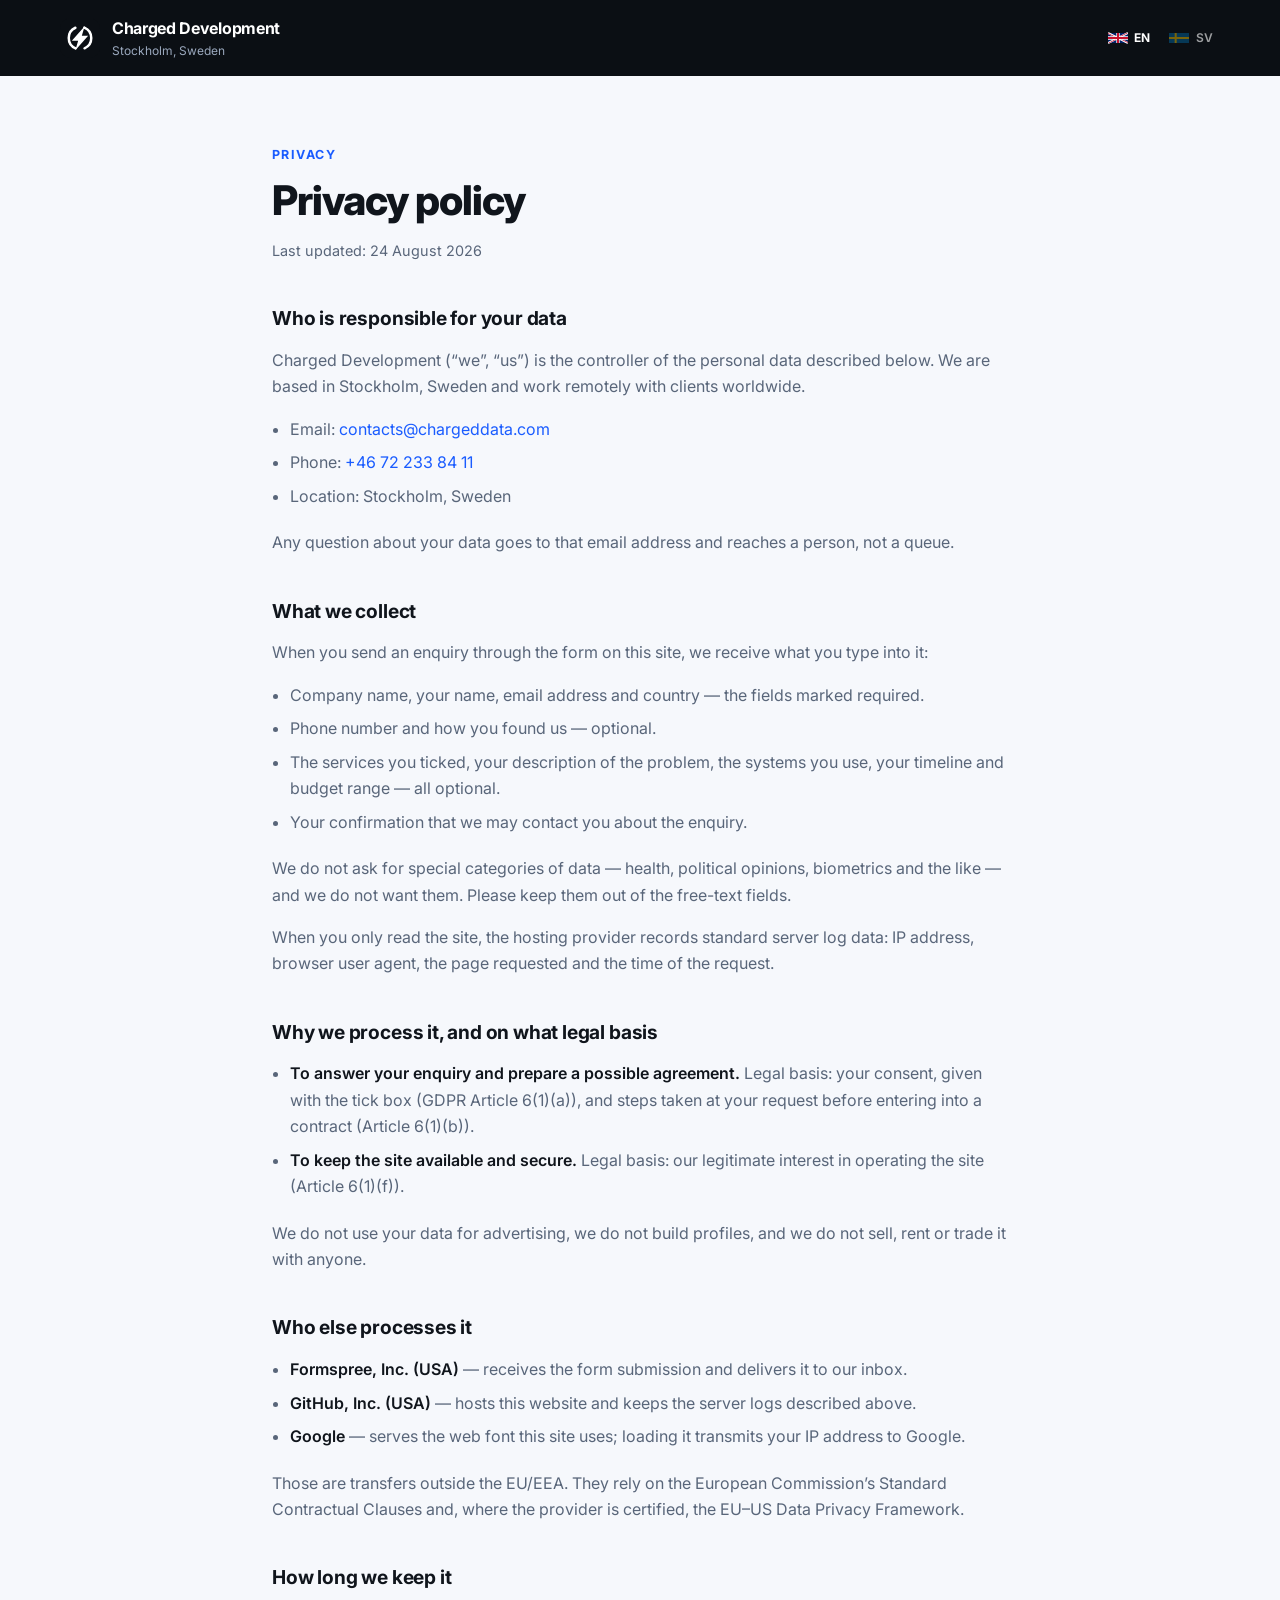
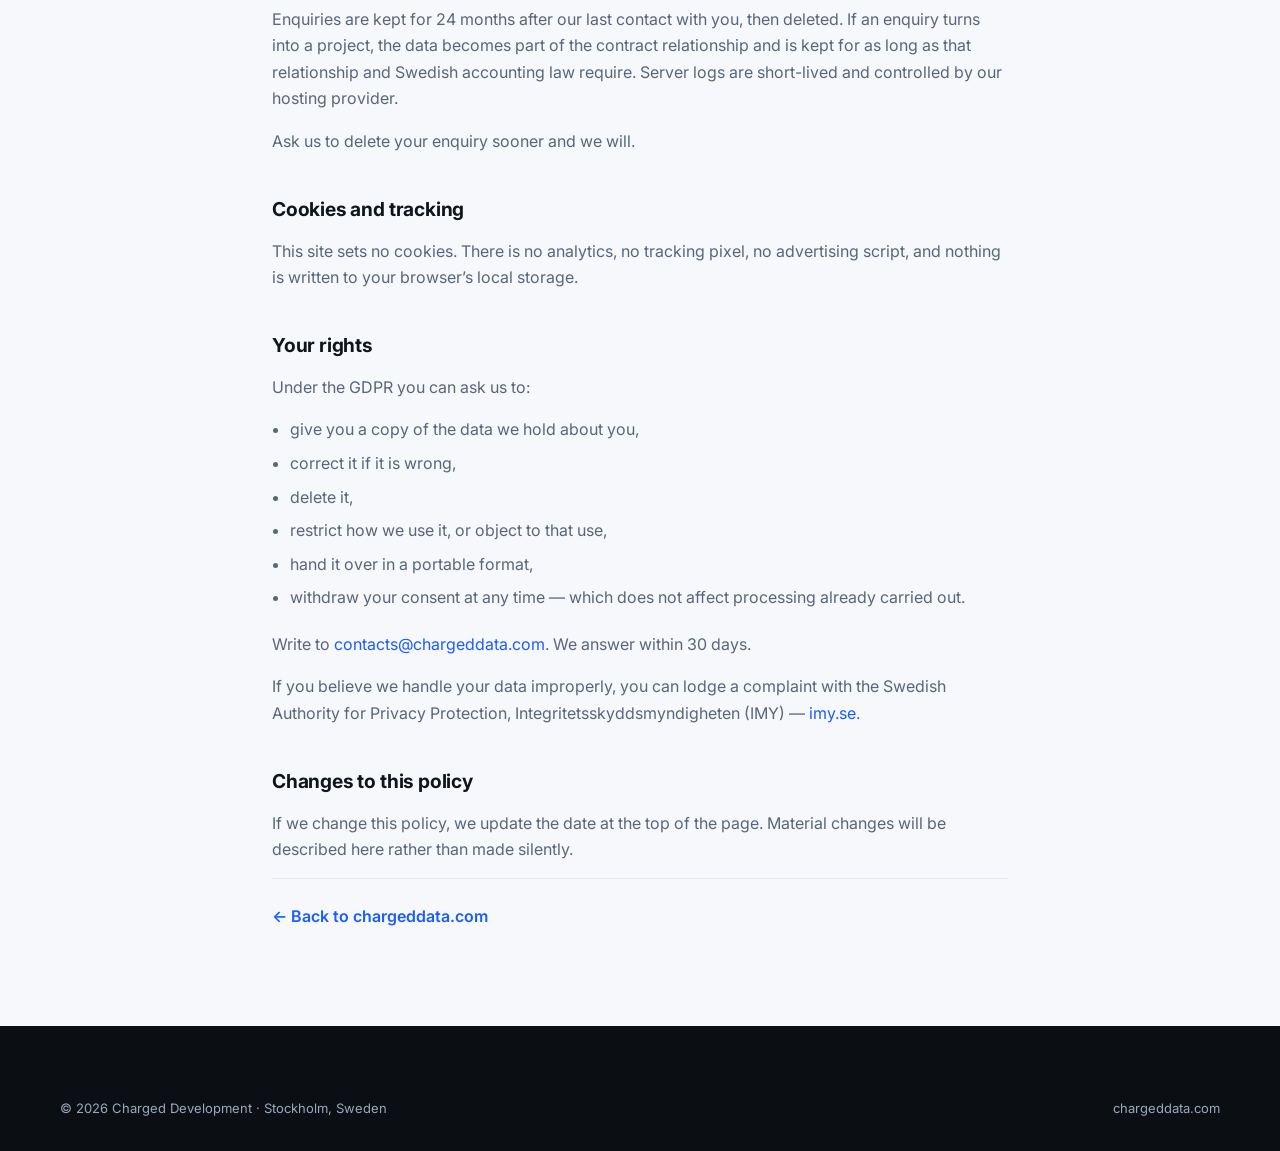
==== privacy/index.html @ f6d9c95e "fixed typo errors" ====
<!DOCTYPE html>
<html lang="en">
<head>
  <meta charset="UTF-8">
  <meta name="viewport" content="width=device-width, initial-scale=1.0">
  <title>Privacy policy — Charged Development</title>
  <meta name="description" content="How Charged Development handles the personal data you send through the enquiry form: what we collect, why, who else processes it, how long we keep it, and your rights under the GDPR.">
  <meta name="robots" content="index, follow">

  <link rel="canonical" href="https://chargeddata.com/privacy/">
  <link rel="alternate" hreflang="en" href="https://chargeddata.com/privacy/">
  <link rel="alternate" hreflang="sv" href="https://chargeddata.com/sv/integritetspolicy/">
  <link rel="alternate" hreflang="x-default" href="https://chargeddata.com/privacy/">

  <meta property="og:type" content="article">
  <meta property="og:url" content="https://chargeddata.com/privacy/">
  <meta property="og:site_name" content="Charged Development">
  <meta property="og:locale" content="en_GB">
  <meta property="og:title" content="Privacy policy — Charged Development">
  <meta property="og:description" content="What we collect through the enquiry form, why, who else processes it, and your rights under the GDPR.">
  <meta property="og:image" content="https://chargeddata.com/assets/og-image.png">

  <meta name="theme-color" content="#0b0f14">

  <link rel="preconnect" href="https://fonts.googleapis.com">
  <link rel="preconnect" href="https://fonts.gstatic.com" crossorigin>
  <link rel="preload" as="style" href="https://fonts.googleapis.com/css2?family=Inter:wght@400;500;600;700;800&display=swap">
  <link rel="stylesheet" href="https://fonts.googleapis.com/css2?family=Inter:wght@400;500;600;700;800&display=swap" media="print" onload="this.media='all'">
  <noscript><link rel="stylesheet" href="https://fonts.googleapis.com/css2?family=Inter:wght@400;500;600;700;800&display=swap"></noscript>

  <link rel="icon" href="/assets/logo.svg" type="image/svg+xml">
  <link rel="icon" href="/assets/charged-development-logo.png" type="image/png" sizes="512x512">
  <link rel="apple-touch-icon" href="/assets/charged-development-logo.png">
  <link rel="stylesheet" href="/css/styles.css">
</head>
<body>
  <a class="skip-link" href="#main">Skip to content</a>

  <header class="site-header">
    <div class="container header-inner">
      <a class="brand" href="/" aria-label="Charged Development home">
        <img class="brand-logo" src="/assets/logo.svg" alt="" width="40" height="40">
        <span class="brand-text">
          <span class="brand-name">Charged Development</span>
          <span class="brand-tagline">Stockholm, Sweden</span>
        </span>
      </a>

      <div class="header-right">
        <div class="lang-switch" role="group" aria-label="Language">
          <a class="lang-btn is-active" href="/privacy/" hreflang="en" lang="en" title="English" aria-current="page">
            <svg class="flag" viewBox="0 0 60 30" aria-hidden="true" focusable="false">
              <clipPath id="uk-diagonals"><path d="M30,15 h30 v15 z v15 h-30 z h-30 v-15 z v-15 h30 z"/></clipPath>
              <rect width="60" height="30" fill="#012169"/>
              <path d="M0,0 L60,30 M60,0 L0,30" stroke="#ffffff" stroke-width="6"/>
              <path d="M0,0 L60,30 M60,0 L0,30" clip-path="url(#uk-diagonals)" stroke="#c8102e" stroke-width="4"/>
              <path d="M30,0 v30 M0,15 h60" stroke="#ffffff" stroke-width="10"/>
              <path d="M30,0 v30 M0,15 h60" stroke="#c8102e" stroke-width="6"/>
            </svg>
            <span class="lang-code">EN</span>
            <span class="visually-hidden">English</span>
          </a>
          <a class="lang-btn" href="/sv/integritetspolicy/" hreflang="sv" lang="sv" title="Svenska">
            <svg class="flag" viewBox="0 0 60 30" aria-hidden="true" focusable="false">
              <rect width="60" height="30" fill="#006aa7"/>
              <rect y="12" width="60" height="6" fill="#fecc00"/>
              <rect x="17" width="6" height="30" fill="#fecc00"/>
            </svg>
            <span class="lang-code">SV</span>
            <span class="visually-hidden">Svenska</span>
          </a>
        </div>
      </div>
    </div>
  </header>

  <main id="main">
    <div class="container legal">
      <span class="section-label">Privacy</span>
      <h1 class="section-title">Privacy policy</h1>
      <p class="legal-meta">Last updated: 24 August 2026</p>

      <h2>Who is responsible for your data</h2>
      <p>
        Charged Development (“we”, “us”) is the controller of the personal data described below.
        We are based in Stockholm, Sweden and work remotely with clients worldwide.
      </p>
      <!--
        TODO: add the registered legal name and the Swedish organisationsnummer here once the
        company registration details are to hand — same in /sv/integritetspolicy/.
      -->
      <ul>
        <li>Email: <a href="mailto:contacts@chargeddata.com">contacts@chargeddata.com</a></li>
        <li>Phone: <a href="tel:+46722338411">+46 72 233 84 11</a></li>
        <li>Location: Stockholm, Sweden</li>
      </ul>
      <p>Any question about your data goes to that email address and reaches a person, not a queue.</p>

      <h2>What we collect</h2>
      <p>When you send an enquiry through the form on this site, we receive what you type into it:</p>
      <ul>
        <li>Company name, your name, email address and country — the fields marked required.</li>
        <li>Phone number and how you found us — optional.</li>
        <li>The services you ticked, your description of the problem, the systems you use, your timeline and budget range — all optional.</li>
        <li>Your confirmation that we may contact you about the enquiry.</li>
      </ul>
      <p>
        We do not ask for special categories of data — health, political opinions, biometrics and the like —
        and we do not want them. Please keep them out of the free-text fields.
      </p>
      <p>
        When you only read the site, the hosting provider records standard server log data: IP address,
        browser user agent, the page requested and the time of the request.
      </p>

      <h2>Why we process it, and on what legal basis</h2>
      <ul>
        <li>
          <strong>To answer your enquiry and prepare a possible agreement.</strong> Legal basis: your consent,
          given with the tick box (GDPR Article 6(1)(a)), and steps taken at your request before entering into
          a contract (Article 6(1)(b)).
        </li>
        <li>
          <strong>To keep the site available and secure.</strong> Legal basis: our legitimate interest in
          operating the site (Article 6(1)(f)).
        </li>
      </ul>
      <p>
        We do not use your data for advertising, we do not build profiles, and we do not sell, rent or trade it
        with anyone.
      </p>

      <h2>Who else processes it</h2>
      <ul>
        <li><strong>Formspree, Inc. (USA)</strong> — receives the form submission and delivers it to our inbox.</li>
        <li><strong>GitHub, Inc. (USA)</strong> — hosts this website and keeps the server logs described above.</li>
        <li><strong>Google</strong> — serves the web font this site uses; loading it transmits your IP address to Google.</li>
      </ul>
      <p>
        Those are transfers outside the EU/EEA. They rely on the European Commission’s Standard Contractual
        Clauses and, where the provider is certified, the EU–US Data Privacy Framework.
      </p>

      <h2>How long we keep it</h2>
      <p>
        Enquiries are kept for 24 months after our last contact with you, then deleted. If an enquiry turns
        into a project, the data becomes part of the contract relationship and is kept for as long as that
        relationship and Swedish accounting law require. Server logs are short-lived and controlled by our
        hosting provider.
      </p>
      <p>Ask us to delete your enquiry sooner and we will.</p>

      <h2>Cookies and tracking</h2>
      <p>
        This site sets no cookies. There is no analytics, no tracking pixel, no advertising script, and nothing
        is written to your browser’s local storage.
      </p>

      <h2>Your rights</h2>
      <p>Under the GDPR you can ask us to:</p>
      <ul>
        <li>give you a copy of the data we hold about you,</li>
        <li>correct it if it is wrong,</li>
        <li>delete it,</li>
        <li>restrict how we use it, or object to that use,</li>
        <li>hand it over in a portable format,</li>
        <li>withdraw your consent at any time — which does not affect processing already carried out.</li>
      </ul>
      <p>
        Write to <a href="mailto:contacts@chargeddata.com">contacts@chargeddata.com</a>. We answer within
        30 days.
      </p>
      <p>
        If you believe we handle your data improperly, you can lodge a complaint with the Swedish Authority for
        Privacy Protection, Integritetsskyddsmyndigheten (IMY) —
        <a href="https://www.imy.se/" rel="noopener">imy.se</a>.
      </p>

      <h2>Changes to this policy</h2>
      <p>
        If we change this policy, we update the date at the top of the page. Material changes will be described
        here rather than made silently.
      </p>

      <p class="legal-back"><a href="/">← Back to chargeddata.com</a></p>
    </div>
  </main>

  <footer class="site-footer">
    <div class="container footer-bottom">
      <p>© 2026 Charged Development · Stockholm, Sweden</p>
      <p><a href="/">chargeddata.com</a></p>
    </div>
  </footer>
</body>
</html>
---- css/styles.css ----
/* Charged Development — static homepage (English) */

:root {
  --ink: #0b0f14;
  --ink-soft: #141b24;
  --bg: #f6f8fc;
  --surface: #ffffff;
  --text: #10151c;
  --muted: #59667a;
  --border: #e2e8f0;
  --accent: #1a5cff;
  --accent-dark: #0f3fc4;
  --accent-soft: #e9f0ff;
  --accent-bright: #7aa8ff;
  --on-dark: #ffffff;
  --on-dark-muted: #9aa8bd;
  --font-sans: "Inter", system-ui, -apple-system, "Segoe UI", sans-serif;
  --shadow-sm: 0 1px 2px rgba(15, 23, 42, 0.06);
  --shadow-md: 0 10px 32px rgba(15, 23, 42, 0.08);
  --shadow-lg: 0 24px 60px rgba(8, 15, 30, 0.35);
  --radius: 16px;
  --radius-sm: 10px;
  --max-width: 1160px;
  --header-height: 76px;
}

*,
*::before,
*::after {
  box-sizing: border-box;
}

html {
  scroll-behavior: smooth;
  scroll-padding-top: calc(var(--header-height) + 12px);
}

body {
  margin: 0;
  font-family: var(--font-sans);
  font-size: 1rem;
  line-height: 1.65;
  color: var(--text);
  background: var(--bg);
  -webkit-font-smoothing: antialiased;
}

img {
  max-width: 100%;
  display: block;
}

a {
  color: inherit;
  text-decoration: none;
}

button,
input,
select,
textarea {
  font: inherit;
}

[hidden] {
  display: none !important;
}

:focus-visible {
  outline: 2px solid var(--accent);
  outline-offset: 3px;
}

.skip-link {
  position: absolute;
  left: -9999px;
  top: 0;
  z-index: 200;
  padding: 0.75rem 1rem;
  background: var(--surface);
  border-radius: 0 0 var(--radius-sm) 0;
  font-weight: 600;
}

.skip-link:focus {
  left: 0;
}

.container {
  width: min(100% - 2.5rem, var(--max-width));
  margin-inline: auto;
}

.section {
  padding: 5.5rem 0;
}

.section-alt {
  background: var(--surface);
  border-top: 1px solid var(--border);
  border-bottom: 1px solid var(--border);
}

.section-label {
  display: inline-block;
  margin-bottom: 0.75rem;
  font-size: 0.78rem;
  font-weight: 700;
  letter-spacing: 0.12em;
  text-transform: uppercase;
  color: var(--accent);
}

.section-title {
  margin: 0 0 1rem;
  font-size: clamp(1.8rem, 3.2vw, 2.6rem);
  line-height: 1.12;
  letter-spacing: -0.025em;
  font-weight: 800;
}

.section-intro {
  max-width: 46rem;
  margin: 0 0 2.75rem;
  color: var(--muted);
  font-size: 1.0625rem;
}

/* Buttons */

.btn {
  display: inline-flex;
  align-items: center;
  justify-content: center;
  gap: 0.5rem;
  padding: 0.8rem 1.4rem;
  border-radius: 999px;
  border: 1px solid transparent;
  font-size: 0.9375rem;
  font-weight: 600;
  cursor: pointer;
  transition: transform 0.15s, background 0.15s, border-color 0.15s, color 0.15s;
}

.btn:hover {
  transform: translateY(-1px);
}

.btn:disabled {
  opacity: 0.6;
  cursor: progress;
  transform: none;
}

.btn-sm {
  padding: 0.6rem 1.1rem;
  font-size: 0.875rem;
}

.btn-primary {
  background: var(--accent);
  color: #fff;
}

.btn-primary:hover {
  background: var(--accent-dark);
}

.btn-secondary {
  background: var(--surface);
  color: var(--text);
  border-color: var(--border);
}

.btn-secondary:hover {
  border-color: #c3cddc;
}

.btn-ghost {
  background: rgba(255, 255, 255, 0.06);
  border-color: rgba(255, 255, 255, 0.22);
  color: #fff;
}

.btn-ghost:hover {
  background: rgba(255, 255, 255, 0.12);
}

/* Header */

.site-header {
  position: sticky;
  top: 0;
  z-index: 100;
  height: var(--header-height);
  background: var(--ink);
  transition: background 0.25s, box-shadow 0.25s;
}

.site-header.is-scrolled {
  background: rgba(255, 255, 255, 0.94);
  backdrop-filter: blur(12px);
  box-shadow: var(--shadow-sm);
}

.header-inner {
  display: flex;
  align-items: center;
  justify-content: space-between;
  gap: 1rem;
  height: var(--header-height);
}

.brand {
  display: flex;
  align-items: center;
  gap: 0.75rem;
  min-width: 0;
}

.brand-logo {
  width: 40px;
  height: 40px;
  flex-shrink: 0;
  border-radius: 11px;
}

.site-header.is-scrolled .brand-logo {
  box-shadow: var(--shadow-sm);
}

.brand-text {
  min-width: 0;
  display: block;
  overflow: hidden;
}

.brand-name {
  display: block;
  overflow: hidden;
  text-overflow: ellipsis;
  font-size: 1rem;
  font-weight: 700;
  letter-spacing: -0.02em;
  color: #fff;
  white-space: nowrap;
  transition: color 0.25s;
}

.brand-tagline {
  display: block;
  font-size: 0.75rem;
  color: var(--on-dark-muted);
  white-space: nowrap;
  transition: color 0.25s;
}

.site-header.is-scrolled .brand-name {
  color: var(--text);
}

.site-header.is-scrolled .brand-tagline {
  color: var(--muted);
}

.site-nav {
  display: flex;
  align-items: center;
  gap: 1.75rem;
}

.nav-links {
  display: flex;
  align-items: center;
  gap: 1.4rem;
  list-style: none;
  margin: 0;
  padding: 0;
}

.nav-links a {
  font-size: 0.9375rem;
  font-weight: 500;
  color: rgba(255, 255, 255, 0.76);
  transition: color 0.15s;
}

.nav-links a:hover {
  color: #fff;
}

.site-header.is-scrolled .nav-links a {
  color: var(--muted);
}

.site-header.is-scrolled .nav-links a:hover {
  color: var(--text);
}

.nav-toggle {
  display: none;
  width: 44px;
  height: 44px;
  border: 1px solid rgba(255, 255, 255, 0.25);
  border-radius: var(--radius-sm);
  background: transparent;
  cursor: pointer;
}

.nav-toggle span {
  display: block;
  width: 18px;
  height: 2px;
  margin: 4px auto;
  background: #fff;
}

.site-header.is-scrolled .nav-toggle {
  border-color: var(--border);
  background: var(--surface);
}

.site-header.is-scrolled .nav-toggle span {
  background: var(--text);
}

/* Hero */

.hero {
  position: relative;
  padding: 4.5rem 0 3.5rem;
  background:
    radial-gradient(900px 520px at 12% -10%, rgba(26, 92, 255, 0.4), transparent 62%),
    radial-gradient(700px 420px at 88% 0%, rgba(0, 175, 255, 0.16), transparent 58%),
    var(--ink);
  color: var(--on-dark);
  overflow: hidden;
}

.hero-grid {
  display: grid;
  grid-template-columns: 1.1fr 0.9fr;
  gap: 3.5rem;
  align-items: center;
}

.hero-badge {
  display: inline-flex;
  align-items: center;
  gap: 0.55rem;
  margin: 0 0 1.5rem;
  padding: 0.4rem 0.9rem;
  border-radius: 999px;
  background: rgba(255, 255, 255, 0.08);
  border: 1px solid rgba(255, 255, 255, 0.14);
  color: rgba(255, 255, 255, 0.86);
  font-size: 0.8125rem;
  font-weight: 600;
}

.hero-badge-dot {
  width: 8px;
  height: 8px;
  border-radius: 50%;
  background: var(--accent-bright);
  box-shadow: 0 0 0 4px rgba(122, 168, 255, 0.22);
}

.hero-title {
  margin: 0 0 1.35rem;
  font-size: clamp(2.35rem, 5.2vw, 3.9rem);
  line-height: 1.03;
  letter-spacing: -0.035em;
  font-weight: 800;
}

.hero-title em {
  font-style: normal;
  color: var(--accent-bright);
}

.hero-lead {
  margin: 0 0 2.25rem;
  max-width: 34rem;
  font-size: 1.125rem;
  color: rgba(255, 255, 255, 0.76);
}

.hero-actions {
  display: flex;
  flex-wrap: wrap;
  gap: 0.75rem;
  margin-bottom: 2.75rem;
}

.hero-facts {
  display: flex;
  flex-wrap: wrap;
  gap: 2.5rem;
  margin: 0;
}

.hero-facts div {
  min-width: 0;
}

.hero-facts dt {
  font-size: 1.75rem;
  font-weight: 800;
  letter-spacing: -0.02em;
  line-height: 1.1;
}

.hero-facts dd {
  margin: 0.15rem 0 0;
  font-size: 0.875rem;
  color: var(--on-dark-muted);
}

.hero-panel {
  padding: 1.9rem;
  border-radius: calc(var(--radius) + 4px);
  background: rgba(255, 255, 255, 0.05);
  border: 1px solid rgba(255, 255, 255, 0.12);
  box-shadow: var(--shadow-lg);
  backdrop-filter: blur(6px);
}

.hero-panel-title {
  margin: 0 0 1.25rem;
  font-size: 0.78rem;
  font-weight: 700;
  letter-spacing: 0.12em;
  text-transform: uppercase;
  color: var(--accent-bright);
}

.hero-results {
  list-style: none;
  margin: 0;
  padding: 0;
}

.hero-results li {
  display: flex;
  align-items: baseline;
  gap: 1rem;
  padding: 0.85rem 0;
  border-bottom: 1px solid rgba(255, 255, 255, 0.1);
}

.hero-results li:last-child {
  border-bottom: 0;
}

.hero-results strong {
  flex: 0 0 4.5rem;
  font-size: 1.5rem;
  font-weight: 800;
  letter-spacing: -0.02em;
}

.hero-results span {
  font-size: 0.9375rem;
  color: var(--on-dark-muted);
}

.hero-panel-link {
  display: inline-block;
  margin-top: 1.25rem;
  font-size: 0.875rem;
  font-weight: 600;
  color: var(--accent-bright);
}

.hero-panel-link:hover {
  color: #fff;
}

.trust-strip {
  display: flex;
  flex-wrap: wrap;
  align-items: center;
  gap: 0.75rem 1.5rem;
  margin-top: 4rem;
  padding-top: 1.75rem;
  border-top: 1px solid rgba(255, 255, 255, 0.12);
}

.trust-label {
  font-size: 0.72rem;
  font-weight: 700;
  letter-spacing: 0.12em;
  text-transform: uppercase;
  color: var(--on-dark-muted);
}

.trust-list {
  display: flex;
  flex-wrap: wrap;
  gap: 0.5rem 1.5rem;
  list-style: none;
  margin: 0;
  padding: 0;
  font-size: 0.9375rem;
  font-weight: 600;
  color: rgba(255, 255, 255, 0.82);
}

.trust-list .trust-muted {
  font-weight: 400;
  color: var(--on-dark-muted);
}

/* Cards */

.card-grid {
  display: grid;
  gap: 1.25rem;
}

.card-grid-3 {
  grid-template-columns: repeat(3, minmax(0, 1fr));
}

.card {
  background: var(--surface);
  border: 1px solid var(--border);
  border-radius: var(--radius);
  padding: 1.75rem;
  box-shadow: var(--shadow-sm);
}

.section-alt .card,
.card-plain {
  background: var(--surface);
}

.card-icon {
  width: 46px;
  height: 46px;
  display: grid;
  place-items: center;
  margin-bottom: 1.1rem;
  border-radius: 13px;
  background: var(--accent-soft);
  color: var(--accent);
}

.card-icon svg {
  width: 24px;
  height: 24px;
}

.card h3 {
  margin: 0 0 0.6rem;
  font-size: 1.15rem;
  letter-spacing: -0.01em;
}

.card p {
  margin: 0;
  color: var(--muted);
  font-size: 0.9375rem;
}

.card ul {
  margin: 1.1rem 0 0;
  padding-left: 1.1rem;
  color: var(--muted);
  font-size: 0.9375rem;
}

.card ul li + li {
  margin-top: 0.35rem;
}

.card-outcome {
  margin-top: 1.25rem;
  padding-top: 1.1rem;
  border-top: 1px solid var(--border);
  font-size: 0.875rem;
  font-weight: 600;
  color: var(--accent-dark);
}

/* Work / case studies */

.work-filters {
  display: flex;
  flex-wrap: wrap;
  gap: 0.5rem;
  margin-bottom: 2rem;
}

.filter-btn {
  display: inline-flex;
  align-items: center;
  gap: 0.45rem;
  padding: 0.5rem 0.95rem;
  border-radius: 999px;
  border: 1px solid var(--border);
  background: var(--bg);
  color: var(--muted);
  font-size: 0.875rem;
  font-weight: 600;
  cursor: pointer;
  transition: background 0.15s, color 0.15s, border-color 0.15s;
}

.filter-btn span {
  font-size: 0.75rem;
  font-weight: 700;
  color: #93a1b5;
}

.filter-btn:hover {
  border-color: #c3cddc;
  color: var(--text);
}

.filter-btn.is-active {
  background: var(--ink);
  border-color: var(--ink);
  color: #fff;
}

.filter-btn.is-active span {
  color: var(--accent-bright);
}

.work-grid {
  display: grid;
  grid-template-columns: repeat(3, minmax(0, 1fr));
  gap: 1.25rem;
}

.work-card {
  display: flex;
  flex-direction: column;
  padding: 1.5rem;
  border: 1px solid var(--border);
  border-radius: var(--radius);
  background: var(--bg);
  transition: border-color 0.15s, box-shadow 0.15s, transform 0.15s;
}

.work-card:hover {
  border-color: #c9d6ea;
  box-shadow: var(--shadow-md);
  transform: translateY(-2px);
}

.work-card-head {
  display: flex;
  flex-wrap: wrap;
  align-items: center;
  justify-content: space-between;
  gap: 0.5rem;
  margin-bottom: 0.9rem;
}

.work-tag {
  font-size: 0.7rem;
  font-weight: 700;
  letter-spacing: 0.08em;
  text-transform: uppercase;
  color: var(--muted);
}

.work-metric {
  padding: 0.25rem 0.6rem;
  border-radius: 999px;
  background: var(--accent-soft);
  color: var(--accent-dark);
  font-size: 0.78rem;
  font-weight: 700;
  white-space: nowrap;
}

.work-card h3 {
  margin: 0 0 1rem;
  font-size: 1.0625rem;
  line-height: 1.3;
  letter-spacing: -0.01em;
}

.work-detail {
  margin: 0;
  display: grid;
  gap: 0.7rem;
}

.work-detail dt {
  margin-bottom: 0.15rem;
  font-size: 0.68rem;
  font-weight: 700;
  letter-spacing: 0.1em;
  text-transform: uppercase;
  color: #93a1b5;
}

.work-detail dd {
  margin: 0;
  font-size: 0.9rem;
  color: var(--muted);
}

.work-detail > div:last-child {
  margin-top: 0.15rem;
  padding-top: 0.8rem;
  border-top: 1px solid var(--border);
}

.work-detail > div:last-child dt {
  color: var(--accent);
}

.work-detail > div:last-child dd {
  color: var(--text);
  font-weight: 600;
}

.work-footer {
  display: flex;
  flex-wrap: wrap;
  align-items: center;
  gap: 1rem 1.5rem;
  margin-top: 2rem;
}

.work-note {
  margin: 0;
  font-size: 0.9rem;
  color: var(--muted);
}

/* Process */

.process-track {
  display: grid;
  grid-template-columns: repeat(5, minmax(0, 1fr));
  gap: 1.25rem;
  position: relative;
  list-style: none;
  margin: 0;
  padding: 0;
}

.process-track::before {
  content: "";
  position: absolute;
  top: 27px;
  left: 10%;
  right: 10%;
  height: 2px;
  background: linear-gradient(90deg, var(--accent), #9dc0ff);
  opacity: 0.4;
}

.process-step {
  position: relative;
  text-align: center;
}

.step-number {
  width: 54px;
  height: 54px;
  margin: 0 auto 1rem;
  display: grid;
  place-items: center;
  border-radius: 50%;
  background: var(--surface);
  border: 2px solid var(--accent);
  color: var(--accent);
  font-weight: 700;
}

.process-step h3 {
  margin: 0 0 0.5rem;
  font-size: 1rem;
}

.process-step p {
  margin: 0;
  font-size: 0.875rem;
  color: var(--muted);
}

.process-output {
  margin-top: 0.75rem !important;
  font-size: 0.8125rem;
  font-weight: 600;
  color: var(--accent-dark) !important;
}

/* About */

.about-grid {
  display: grid;
  grid-template-columns: 1fr 1fr;
  gap: 1.5rem;
  align-items: start;
}

.about-panel {
  background: var(--surface);
  border: 1px solid var(--border);
  border-radius: var(--radius);
  padding: 2rem;
  box-shadow: var(--shadow-sm);
}

.about-panel h3 {
  margin: 0 0 1rem;
  font-size: 1.15rem;
}

.about-intro {
  margin: 0 0 1rem;
  color: var(--muted);
  font-size: 0.9375rem;
}

.about-list {
  margin: 0;
  padding: 0;
  list-style: none;
}

.about-list li {
  display: flex;
  gap: 0.75rem;
  padding: 0.8rem 0;
  border-bottom: 1px solid var(--border);
  color: var(--muted);
  font-size: 0.9375rem;
}

.about-list li:last-child {
  border-bottom: 0;
}

.about-list strong {
  color: var(--text);
}

.check-mark {
  color: var(--accent);
  font-weight: 700;
}

.tech-list {
  margin: 0;
  padding: 0;
  list-style: none;
}

.tech-list li {
  display: grid;
  grid-template-columns: 7rem 1fr;
  gap: 1rem;
  padding: 0.7rem 0;
  border-bottom: 1px solid var(--border);
  font-size: 0.9375rem;
}

.tech-list li:last-child {
  border-bottom: 0;
}

.tech-list strong {
  font-size: 0.8rem;
  letter-spacing: 0.06em;
  text-transform: uppercase;
  color: #93a1b5;
}

.tech-list span {
  color: var(--muted);
}

.about-note {
  margin: 1.25rem 0 0;
  font-size: 0.875rem;
  color: var(--muted);
}

.founder-card {
  display: flex;
  gap: 1rem;
  align-items: center;
  margin-top: 1.5rem;
  padding: 1rem;
  border-radius: var(--radius-sm);
  background: var(--bg);
}

.founder-avatar {
  width: 54px;
  height: 54px;
  border-radius: 50%;
  display: grid;
  place-items: center;
  background: var(--ink);
  color: #fff;
  font-weight: 700;
  flex-shrink: 0;
}

.founder-text {
  display: block;
  font-size: 0.9375rem;
}

.founder-text span {
  display: block;
  color: var(--muted);
  font-size: 0.875rem;
}

/* FAQ */

.faq-list {
  display: grid;
  gap: 0.75rem;
  max-width: 52rem;
  margin-top: 2rem;
}

.faq-item {
  border: 1px solid var(--border);
  border-radius: var(--radius-sm);
  background: var(--bg);
  padding: 0 1.25rem;
}

.faq-item summary {
  padding: 1.1rem 0;
  font-weight: 600;
  cursor: pointer;
  list-style: none;
  display: flex;
  align-items: center;
  justify-content: space-between;
  gap: 1rem;
}

.faq-item summary::-webkit-details-marker {
  display: none;
}

.faq-item summary::after {
  content: "+";
  font-size: 1.35rem;
  font-weight: 400;
  color: var(--accent);
  line-height: 1;
  flex-shrink: 0;
}

.faq-item[open] summary::after {
  content: "–";
}

.faq-item p {
  margin: 0;
  padding: 0 0 1.25rem;
  color: var(--muted);
  font-size: 0.9375rem;
  max-width: 44rem;
}

/* Contact */

.contact-section {
  background: linear-gradient(180deg, var(--bg), rgba(26, 92, 255, 0.06));
}

.contact-grid {
  display: grid;
  grid-template-columns: 0.85fr 1.15fr;
  gap: 1.5rem;
  align-items: start;
}

.contact-info {
  background: var(--ink);
  color: #fff;
  border-radius: var(--radius);
  padding: 2rem;
  position: sticky;
  top: calc(var(--header-height) + 1.5rem);
}

.contact-info h3 {
  margin: 0 0 1.25rem;
  font-size: 1.15rem;
}

.contact-detail {
  margin-bottom: 1.1rem;
  font-size: 0.9375rem;
}

.contact-detail strong {
  display: block;
  margin-bottom: 0.2rem;
  font-size: 0.72rem;
  letter-spacing: 0.1em;
  text-transform: uppercase;
  color: var(--on-dark-muted);
  font-weight: 700;
}

.contact-detail a {
  color: var(--accent-bright);
}

.contact-detail a:hover {
  color: #fff;
}

.contact-steps-title {
  margin: 1.75rem 0 1rem;
  padding-top: 1.5rem;
  border-top: 1px solid rgba(255, 255, 255, 0.12);
  font-size: 0.72rem;
  letter-spacing: 0.1em;
  text-transform: uppercase;
  color: var(--on-dark-muted);
  font-weight: 700;
}

.contact-steps {
  list-style: none;
  margin: 0;
  padding: 0;
  display: grid;
  gap: 0.9rem;
}

.contact-steps li {
  display: flex;
  align-items: flex-start;
  gap: 0.75rem;
  font-size: 0.9375rem;
  color: rgba(255, 255, 255, 0.82);
}

.contact-steps li > span:first-child {
  flex: 0 0 22px;
  height: 22px;
  margin-top: 0.15rem;
  display: grid;
  place-items: center;
  border-radius: 50%;
  background: rgba(122, 168, 255, 0.18);
  color: var(--accent-bright);
  font-size: 0.75rem;
  font-weight: 700;
}

.contact-note {
  margin: 1.5rem 0 0;
  padding-top: 1.5rem;
  border-top: 1px solid rgba(255, 255, 255, 0.12);
  color: var(--on-dark-muted);
  font-size: 0.875rem;
}

.contact-form {
  background: var(--surface);
  border: 1px solid var(--border);
  border-radius: var(--radius);
  padding: 2rem;
  box-shadow: var(--shadow-md);
}

.form-section-title {
  margin: 0 0 1rem;
  font-size: 0.95rem;
  letter-spacing: -0.01em;
}

.form-section-title:not(:first-child) {
  margin-top: 1.9rem;
  padding-top: 1.5rem;
  border-top: 1px solid var(--border);
}

.form-row {
  display: grid;
  grid-template-columns: repeat(2, minmax(0, 1fr));
  gap: 1rem;
}

.form-field {
  margin-bottom: 1rem;
}

.form-field label {
  display: block;
  margin-bottom: 0.4rem;
  font-size: 0.875rem;
  font-weight: 600;
}

.optional {
  font-weight: 400;
  color: var(--muted);
}

.form-field input,
.form-field select,
.form-field textarea {
  width: 100%;
  padding: 0.75rem 0.9rem;
  border: 1px solid var(--border);
  border-radius: var(--radius-sm);
  background: #fff;
  color: var(--text);
  transition: border-color 0.15s, box-shadow 0.15s;
}

.form-field input:focus,
.form-field select:focus,
.form-field textarea:focus {
  outline: none;
  border-color: var(--accent);
  box-shadow: 0 0 0 3px rgba(26, 92, 255, 0.15);
}

.form-field textarea {
  min-height: 110px;
  resize: vertical;
}

.checkbox-grid {
  display: grid;
  grid-template-columns: repeat(2, minmax(0, 1fr));
  gap: 0.6rem 1rem;
}

.checkbox-item {
  display: flex;
  align-items: flex-start;
  gap: 0.55rem;
  font-size: 0.875rem;
  color: var(--muted);
  cursor: pointer;
}

.checkbox-item input {
  margin-top: 0.25rem;
  accent-color: var(--accent);
}

.consent-field {
  display: flex;
  gap: 0.65rem;
  align-items: flex-start;
  margin: 1.5rem 0;
  font-size: 0.875rem;
  color: var(--muted);
  cursor: pointer;
}

.consent-field input {
  margin-top: 0.25rem;
  accent-color: var(--accent);
}

.form-actions {
  display: flex;
  align-items: center;
  justify-content: space-between;
  gap: 1rem;
  flex-wrap: wrap;
}

.form-note {
  margin: 0;
  font-size: 0.8125rem;
  color: var(--muted);
}

.form-status {
  display: none;
  margin: 1rem 0 0;
  padding: 0.85rem 1rem;
  border-radius: var(--radius-sm);
  border: 1px solid transparent;
  font-size: 0.875rem;
}

.form-status.is-visible {
  display: block;
}

.form-status.is-success {
  background: #ecfdf5;
  border-color: #a7f3d0;
  color: #065f46;
}

.form-status.is-error {
  background: #fef2f2;
  border-color: #fecaca;
  color: #991b1b;
}

/* Footer */

.site-footer {
  padding: 3rem 0 2rem;
  background: var(--ink);
  color: var(--on-dark-muted);
  font-size: 0.875rem;
}

.footer-inner {
  display: flex;
  align-items: center;
  justify-content: space-between;
  gap: 1.5rem;
  flex-wrap: wrap;
  padding-bottom: 2rem;
  border-bottom: 1px solid rgba(255, 255, 255, 0.1);
}

.footer-brand {
  display: flex;
  align-items: center;
  gap: 0.85rem;
}

.footer-brand img {
  border-radius: 10px;
}

.footer-brand strong {
  display: block;
  color: #fff;
  font-size: 0.9375rem;
}

.footer-brand span span {
  display: block;
}

.footer-links {
  display: flex;
  gap: 1.5rem;
  flex-wrap: wrap;
}

.footer-links a:hover {
  color: #fff;
}

.footer-bottom {
  display: flex;
  justify-content: space-between;
  gap: 1rem;
  flex-wrap: wrap;
  padding-top: 1.5rem;
}

.footer-bottom p {
  margin: 0;
  font-size: 0.8125rem;
}

/* Language switch */

.visually-hidden {
  position: absolute;
  width: 1px;
  height: 1px;
  margin: -1px;
  padding: 0;
  overflow: hidden;
  clip: rect(0 0 0 0);
  clip-path: inset(50%);
  white-space: nowrap;
  border: 0;
}

.header-right {
  display: flex;
  align-items: center;
  gap: 0.65rem;
  flex-shrink: 0;
}

/* No container or button chrome — the selected language reads from the flag's
   full opacity and the brighter label, so nothing frames the flags. */
.lang-switch {
  display: flex;
  align-items: center;
  gap: 0.35rem;
}

.lang-btn {
  display: inline-flex;
  align-items: center;
  gap: 0.4rem;
  text-decoration: none;
  padding: 0.32rem 0.4rem;
  border: 0;
  border-radius: var(--radius-sm);
  background: transparent;
  color: rgba(255, 255, 255, 0.6);
  font-size: 0.75rem;
  font-weight: 600;
  letter-spacing: 0.04em;
  cursor: pointer;
  transition: color 0.15s;
}

.lang-btn:hover {
  color: #fff;
}

.lang-btn.is-active {
  color: #fff;
  font-weight: 700;
}

.lang-btn .flag {
  width: 20px;
  height: 14px;
  flex-shrink: 0;
  border-radius: 2px;
  opacity: 0.45;
  transition: opacity 0.15s;
}

.lang-btn.is-active .flag,
.lang-btn:hover .flag {
  opacity: 1;
}

.site-header.is-scrolled .lang-btn {
  color: var(--muted);
}

.site-header.is-scrolled .lang-btn:hover {
  color: var(--text);
}

.site-header.is-scrolled .lang-btn.is-active {
  color: var(--text);
}

/* Hero direct contact line */

.hero-direct {
  display: flex;
  flex-wrap: wrap;
  align-items: center;
  gap: 0.5rem;
  margin: -1.75rem 0 2.25rem;
  font-size: 0.9375rem;
  color: rgba(255, 255, 255, 0.62);
}

.hero-direct a {
  color: var(--accent-bright);
  font-weight: 600;
  border-bottom: 1px solid rgba(122, 168, 255, 0.35);
}

.hero-direct a:hover {
  color: #fff;
  border-bottom-color: #fff;
}

/* Repeated section call to action */

.section-cta {
  display: flex;
  flex-wrap: wrap;
  align-items: center;
  justify-content: center;
  gap: 0.85rem 1.5rem;
  margin-top: 3rem;
  padding: 1.4rem 1.75rem;
  border-radius: var(--radius);
  background: var(--accent-soft);
  border: 1px solid rgba(26, 92, 255, 0.14);
  text-align: center;
}

.section-cta p {
  margin: 0;
  font-size: 1rem;
  font-weight: 600;
  color: var(--ink-soft);
}

.section-alt .section-cta {
  background: var(--bg);
  border-color: var(--border);
}

/* The FAQ column is narrower than the container, so its CTA follows suit. */
.faq-container .section-cta {
  max-width: 52rem;
}

/* Contact — direct channels */

.contact-actions {
  display: grid;
  gap: 0.6rem;
  margin-bottom: 1.5rem;
}

.contact-action {
  display: flex;
  align-items: center;
  gap: 0.85rem;
  padding: 0.8rem 1rem;
  border-radius: var(--radius-sm);
  background: rgba(255, 255, 255, 0.06);
  border: 1px solid rgba(255, 255, 255, 0.14);
  transition: background 0.15s, border-color 0.15s, transform 0.15s;
}

.contact-action:hover {
  background: rgba(122, 168, 255, 0.16);
  border-color: rgba(122, 168, 255, 0.4);
  transform: translateY(-1px);
}

.contact-action-icon {
  flex: 0 0 36px;
  height: 36px;
  display: grid;
  place-items: center;
  border-radius: 10px;
  background: rgba(122, 168, 255, 0.16);
  color: var(--accent-bright);
}

.contact-action-icon svg {
  width: 19px;
  height: 19px;
}

.contact-action-text {
  min-width: 0;
}

.contact-action-text strong {
  display: block;
  font-size: 0.9375rem;
  color: #fff;
}

.contact-action-text span {
  display: block;
  font-size: 0.8125rem;
  color: var(--on-dark-muted);
  overflow-wrap: anywhere;
}

/* Contact form — shorter by default */

.form-lede {
  margin: 0 0 1.5rem;
  padding: 0.7rem 0.9rem;
  border-radius: var(--radius-sm);
  background: var(--accent-soft);
  color: var(--ink-soft);
  font-size: 0.875rem;
  font-weight: 500;
}

.form-lede + .form-section-title {
  margin-top: 0;
  padding-top: 0;
  border-top: 0;
}

.form-optional {
  margin-top: 1.9rem;
  padding-top: 1.5rem;
  border-top: 1px solid var(--border);
}

.form-optional > summary {
  display: flex;
  align-items: center;
  gap: 0.6rem;
  list-style: none;
  cursor: pointer;
  font-size: 0.95rem;
  font-weight: 700;
}

.form-optional > summary::-webkit-details-marker {
  display: none;
}

.form-optional > summary::before {
  content: "+";
  flex: 0 0 22px;
  height: 22px;
  display: grid;
  place-items: center;
  border-radius: 50%;
  background: var(--accent-soft);
  color: var(--accent);
  font-size: 0.95rem;
  font-weight: 700;
  line-height: 1;
}

.form-optional[open] > summary::before {
  content: "–";
}

.form-optional > summary .optional {
  font-weight: 500;
}

.form-optional-body {
  margin-top: 1.25rem;
}

/* Floating quick contact */

.quick-contact {
  position: fixed;
  right: clamp(1rem, 3vw, 1.75rem);
  bottom: clamp(1rem, 3vw, 1.75rem);
  z-index: 90;
  display: flex;
  flex-direction: column;
  align-items: flex-end;
  gap: 0.65rem;
  opacity: 0;
  visibility: hidden;
  transform: translateY(12px);
  transition: opacity 0.2s, transform 0.2s, visibility 0.2s;
}

.quick-contact.is-visible {
  opacity: 1;
  visibility: visible;
  transform: none;
}

.quick-fab {
  display: inline-flex;
  align-items: center;
  gap: 0.6rem;
  padding: 0.8rem 1.25rem;
  border: 0;
  border-radius: 999px;
  background: var(--accent);
  color: #fff;
  font-size: 0.9375rem;
  font-weight: 700;
  cursor: pointer;
  box-shadow: 0 10px 30px rgba(26, 92, 255, 0.35);
  transition: background 0.15s, transform 0.15s;
}

.quick-fab:hover {
  background: var(--accent-dark);
  transform: translateY(-1px);
}

.quick-fab-icon {
  display: grid;
  place-items: center;
}

.quick-fab-icon svg {
  width: 20px;
  height: 20px;
  grid-area: 1 / 1;
}

.quick-icon-close,
.quick-contact.is-open .quick-icon-open {
  display: none;
}

.quick-contact.is-open .quick-icon-close {
  display: block;
}

.quick-panel {
  width: min(20rem, calc(100vw - 2.5rem));
  padding: 1.1rem;
  border-radius: var(--radius);
  background: var(--surface);
  border: 1px solid var(--border);
  box-shadow: var(--shadow-md);
}

.quick-panel-title {
  margin: 0 0 0.8rem;
  font-size: 0.72rem;
  letter-spacing: 0.1em;
  text-transform: uppercase;
  color: var(--muted);
  font-weight: 700;
}

.quick-item {
  display: flex;
  align-items: center;
  gap: 0.75rem;
  padding: 0.65rem 0.7rem;
  border-radius: var(--radius-sm);
  font-size: 0.9375rem;
  font-weight: 600;
  transition: background 0.15s;
}

.quick-item:hover {
  background: var(--accent-soft);
  color: var(--accent-dark);
}

.quick-item-icon {
  flex: 0 0 32px;
  height: 32px;
  display: grid;
  place-items: center;
  border-radius: 9px;
  background: var(--accent-soft);
  color: var(--accent);
}

.quick-item-icon svg {
  width: 17px;
  height: 17px;
}

.quick-panel-note {
  margin: 0.8rem 0 0;
  padding-top: 0.8rem;
  border-top: 1px solid var(--border);
  font-size: 0.8125rem;
  color: var(--muted);
}

/* Responsive */

@media (max-width: 1020px) {
  .hero-grid,
  .about-grid,
  .contact-grid,
  .card-grid-3 {
    grid-template-columns: 1fr;
  }

  .work-grid {
    grid-template-columns: repeat(2, minmax(0, 1fr));
  }

  .contact-info {
    position: static;
  }

  .process-track {
    grid-template-columns: 1fr;
    gap: 0;
  }

  .process-track::before {
    display: none;
  }

  .process-step {
    display: grid;
    grid-template-columns: 54px 1fr;
    gap: 0.25rem 1.25rem;
    text-align: left;
    padding-bottom: 1.75rem;
  }

  .process-step .step-number {
    grid-row: span 3;
    margin: 0;
  }

  .nav-links,
  .header-actions {
    display: none;
  }

  .nav-toggle {
    display: block;
  }

  .site-nav.is-open {
    position: absolute;
    top: calc(var(--header-height) - 8px);
    left: 1.25rem;
    right: 1.25rem;
    flex-direction: column;
    align-items: stretch;
    gap: 1rem;
    padding: 1.25rem;
    background: var(--surface);
    border: 1px solid var(--border);
    border-radius: var(--radius);
    box-shadow: var(--shadow-md);
  }

  .site-nav.is-open .nav-links {
    display: flex;
    flex-direction: column;
    align-items: stretch;
    gap: 0.25rem;
  }

  .site-nav.is-open .nav-links a {
    display: block;
    padding: 0.5rem 0;
    color: var(--text);
  }

  .site-nav.is-open .header-actions {
    display: block;
  }

  .site-nav.is-open .btn {
    width: 100%;
  }
}

@media (max-width: 720px) {
  .section {
    padding: 3.75rem 0;
  }

  .hero {
    padding: 3rem 0 2.5rem;
  }

  .work-grid,
  .form-row,
  .checkbox-grid {
    grid-template-columns: 1fr;
  }

  .hero-facts {
    gap: 1.5rem;
  }

  .hero-panel,
  .about-panel,
  .contact-form,
  .contact-info {
    padding: 1.5rem;
  }

  .trust-strip {
    margin-top: 2.5rem;
  }

  .footer-inner {
    flex-direction: column;
    align-items: flex-start;
  }

  .section-cta {
    flex-direction: column;
    padding: 1.25rem;
  }

  .section-cta .btn {
    width: 100%;
  }

  .hero-direct {
    margin-bottom: 2rem;
  }
}

/* Small phones: the header still has to fit brand, language, and menu. */
@media (max-width: 560px) {
  .header-inner {
    gap: 0.5rem;
  }

  .brand {
    gap: 0.55rem;
  }

  .brand-logo {
    width: 34px;
    height: 34px;
  }

  .brand-name {
    font-size: 0.875rem;
  }

  .brand-tagline {
    display: none;
  }

  .header-right {
    gap: 0.4rem;
  }

  .lang-code {
    display: none;
  }

  .lang-btn {
    padding: 0.3rem 0.42rem;
  }

  .lang-btn .flag {
    width: 18px;
    height: 12px;
  }

  .nav-toggle {
    width: 40px;
    height: 40px;
  }

  .quick-fab-label {
    display: none;
  }

  .quick-fab {
    padding: 0.85rem;
  }

  .quick-fab-icon svg {
    width: 22px;
    height: 22px;
  }
}

@media (prefers-reduced-motion: reduce) {
  html {
    scroll-behavior: auto;
  }

  * {
    transition-duration: 0.01ms !important;
  }
}

/* Legal pages: one readable column of prose, no page furniture. */

.legal {
  max-width: 46rem;
  padding: 4rem 0 5rem;
}

.legal h2 {
  margin: 2.5rem 0 0.75rem;
  font-size: 1.2rem;
  font-weight: 700;
  letter-spacing: -0.01em;
}

.legal p,
.legal li {
  color: var(--muted);
  line-height: 1.65;
}

.legal p {
  margin: 0 0 1rem;
}

.legal ul {
  margin: 0 0 1.25rem;
  padding-left: 1.15rem;
}

.legal li {
  margin-bottom: 0.45rem;
}

.legal strong {
  color: var(--text);
  font-weight: 600;
}

.legal a {
  color: var(--accent);
}

.legal-meta {
  margin-bottom: 2.5rem;
  font-size: 0.9rem;
}

.legal-back {
  margin-top: 3rem;
  padding-top: 1.5rem;
  border-top: 1px solid var(--border);
  font-weight: 600;
}
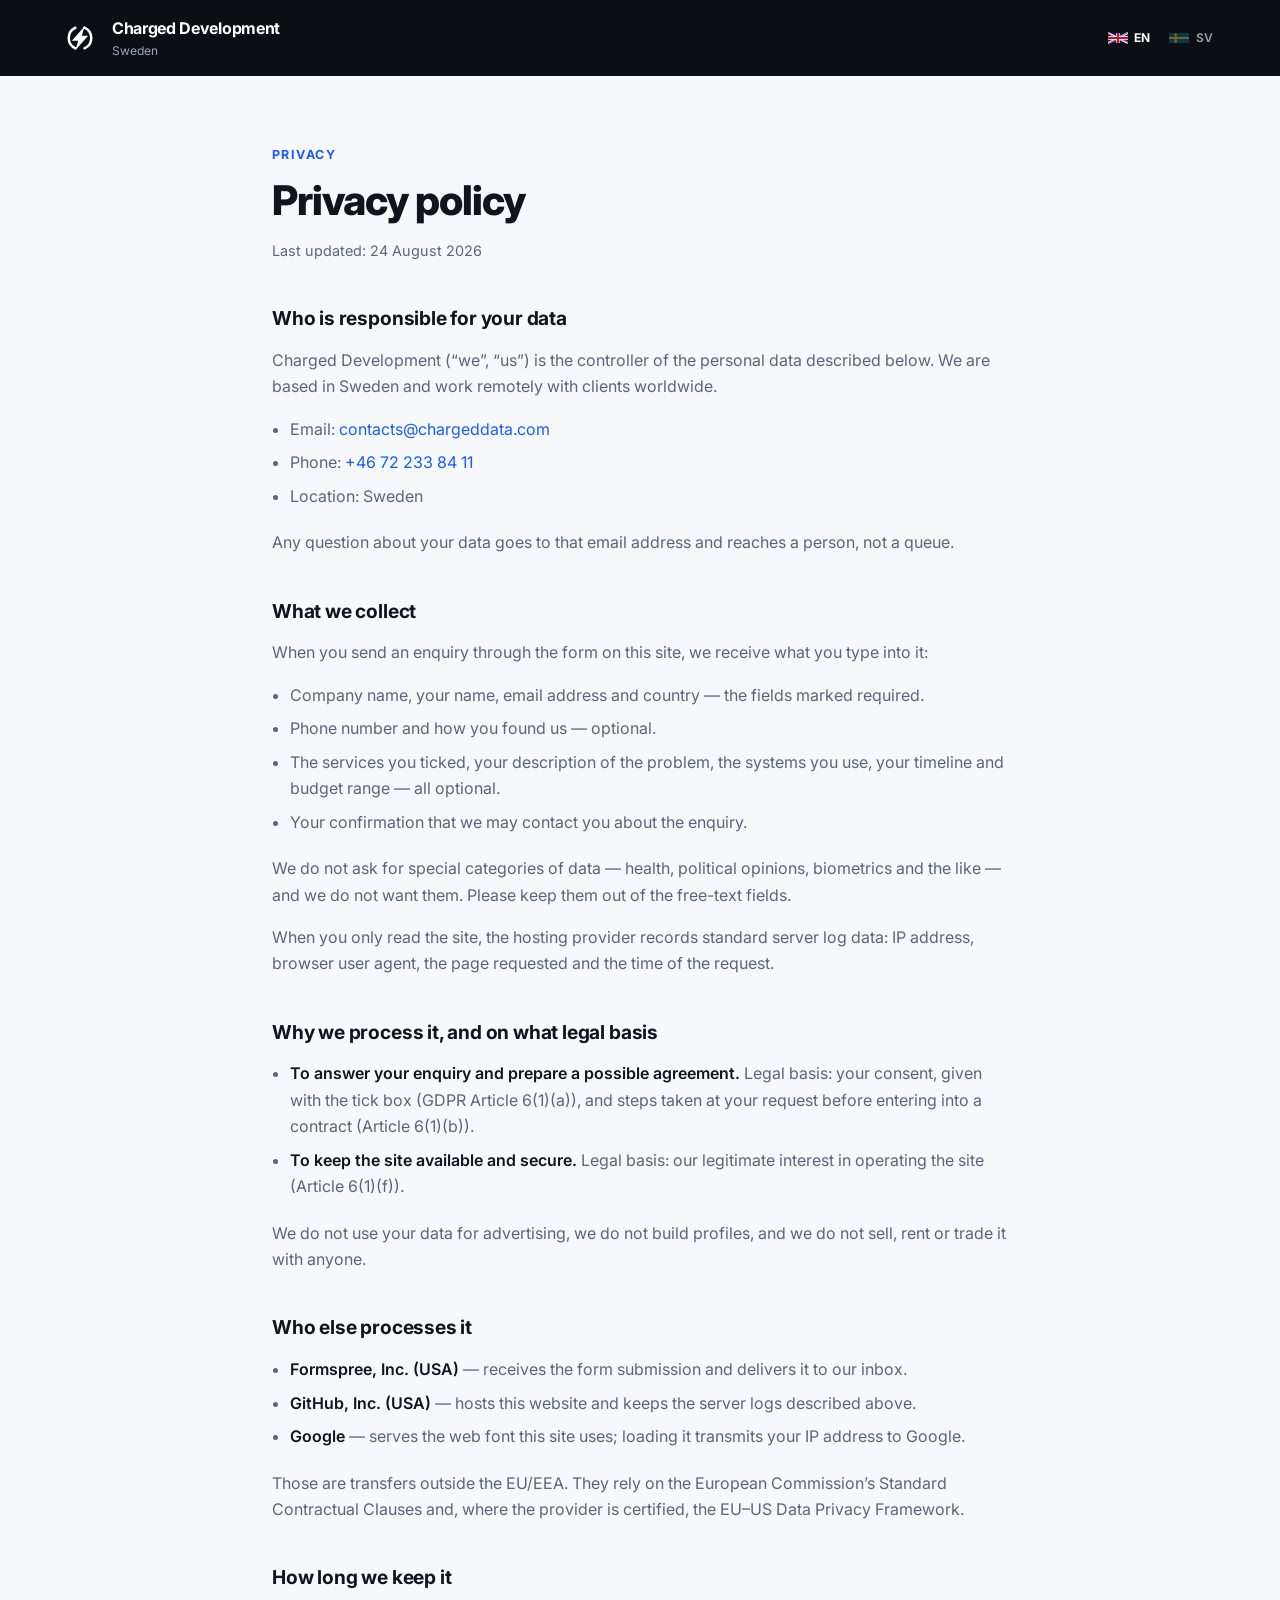
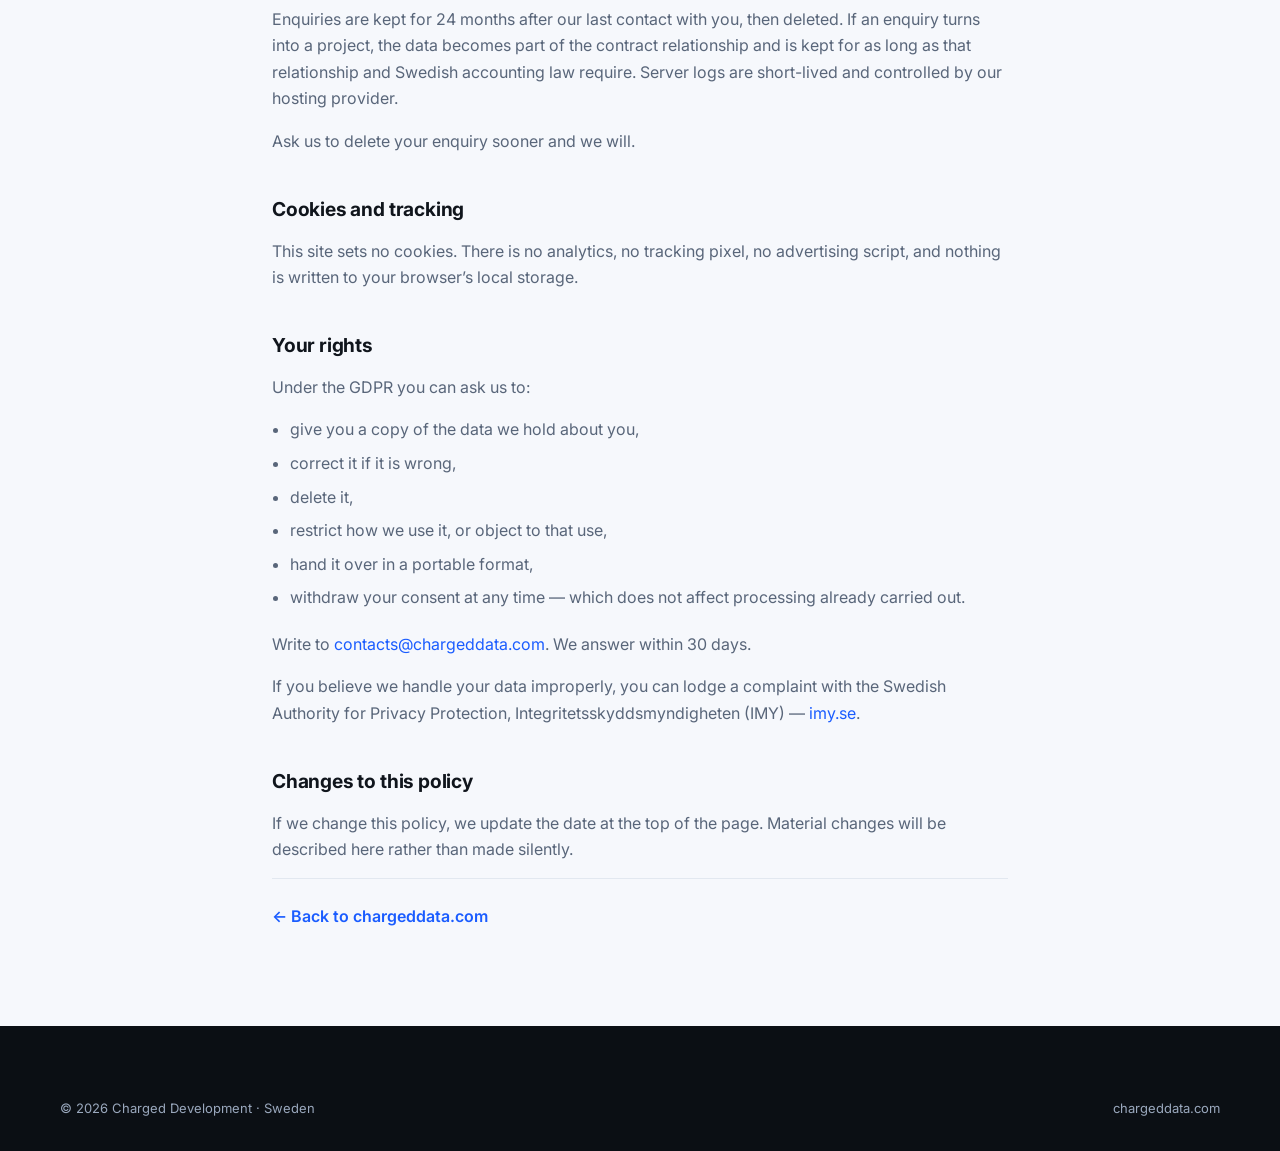
==== commit fd658f05: "improved metadata" ====
--- a/privacy/index.html
+++ b/privacy/index.html
@@ -42,7 +42,7 @@
         <img class="brand-logo" src="/assets/logo.svg" alt="" width="40" height="40">
         <span class="brand-text">
           <span class="brand-name">Charged Development</span>
-          <span class="brand-tagline">Stockholm, Sweden</span>
+          <span class="brand-tagline">Sweden</span>
         </span>
       </a>
 
@@ -83,7 +83,7 @@
       <h2>Who is responsible for your data</h2>
       <p>
         Charged Development (“we”, “us”) is the controller of the personal data described below.
-        We are based in Stockholm, Sweden and work remotely with clients worldwide.
+        We are based in Sweden and work remotely with clients worldwide.
       </p>
       <!--
         TODO: add the registered legal name and the Swedish organisationsnummer here once the
@@ -92,7 +92,7 @@
       <ul>
         <li>Email: <a href="mailto:contacts@chargeddata.com">contacts@chargeddata.com</a></li>
         <li>Phone: <a href="tel:+46722338411">+46 72 233 84 11</a></li>
-        <li>Location: Stockholm, Sweden</li>
+        <li>Location: Sweden</li>
       </ul>
       <p>Any question about your data goes to that email address and reaches a person, not a queue.</p>
 
@@ -188,7 +188,7 @@
 
   <footer class="site-footer">
     <div class="container footer-bottom">
-      <p>© 2026 Charged Development · Stockholm, Sweden</p>
+      <p>© 2026 Charged Development · Sweden</p>
       <p><a href="/">chargeddata.com</a></p>
     </div>
   </footer>
